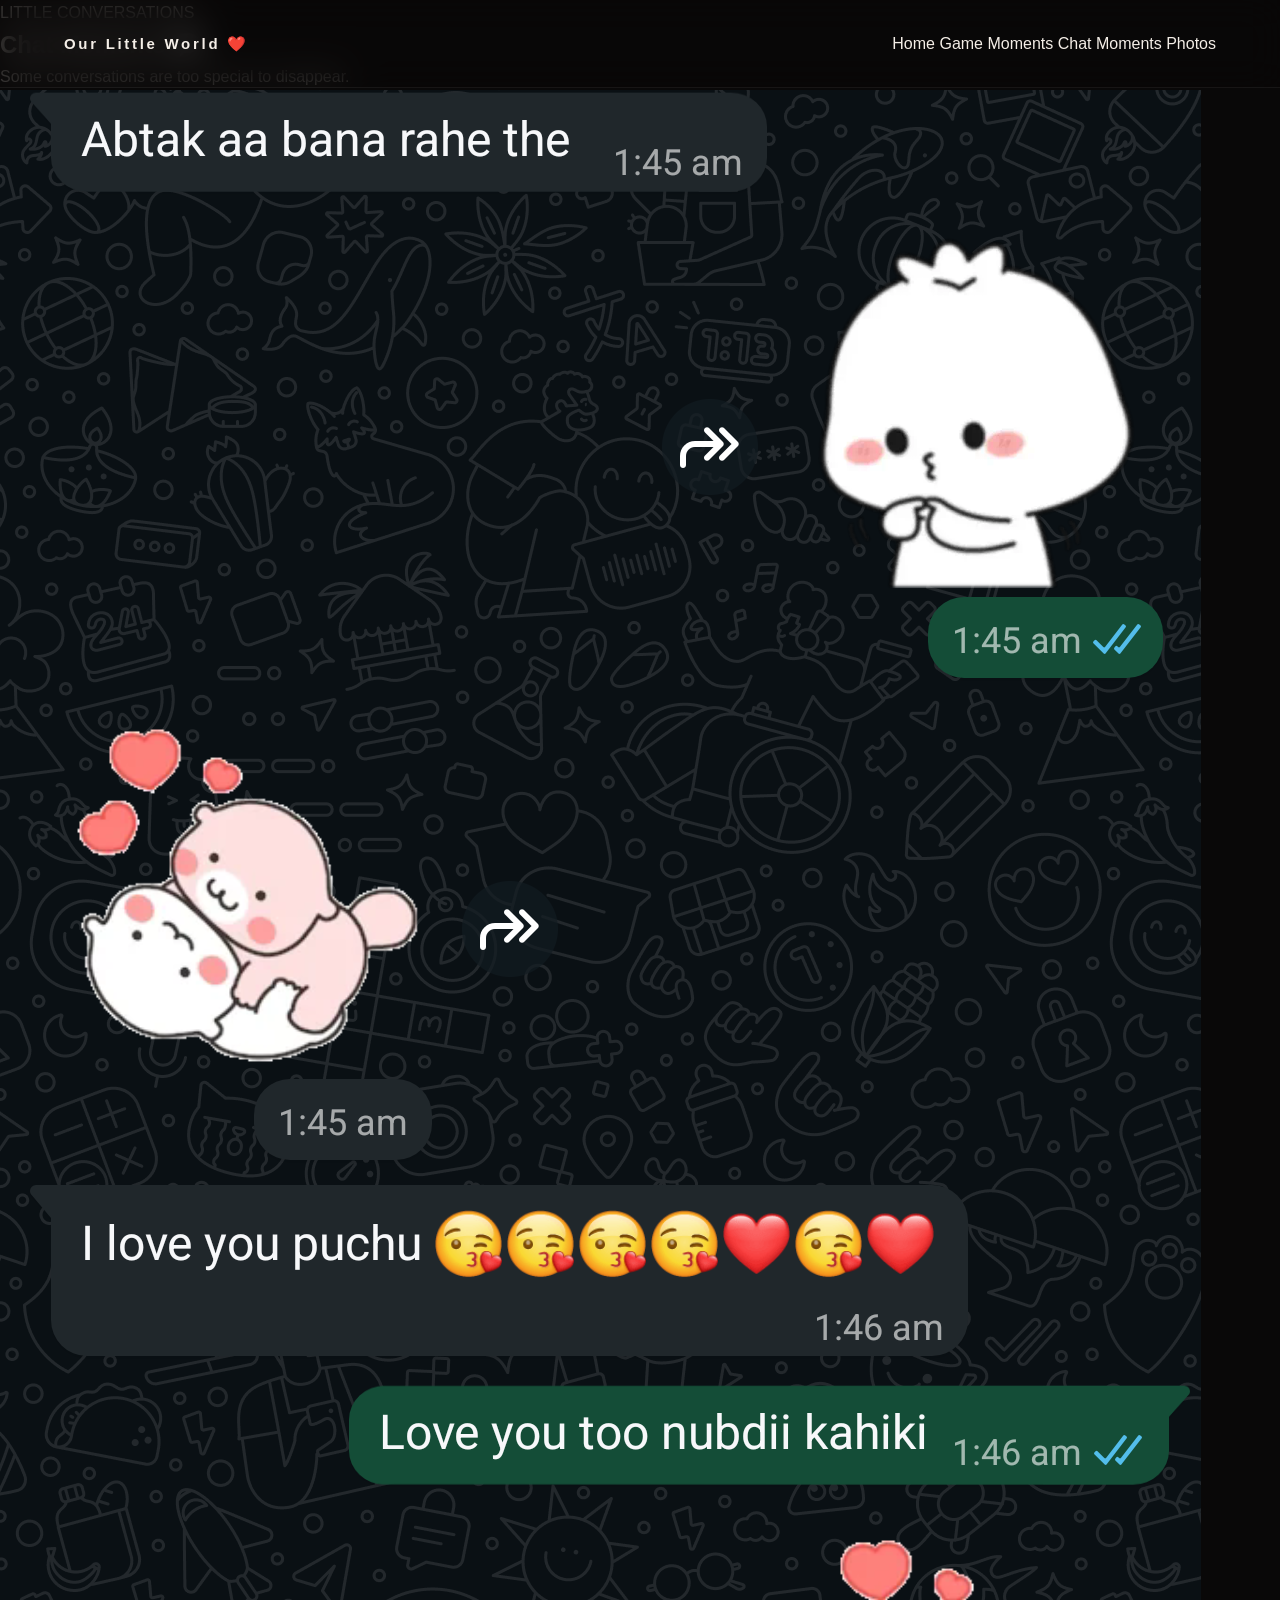
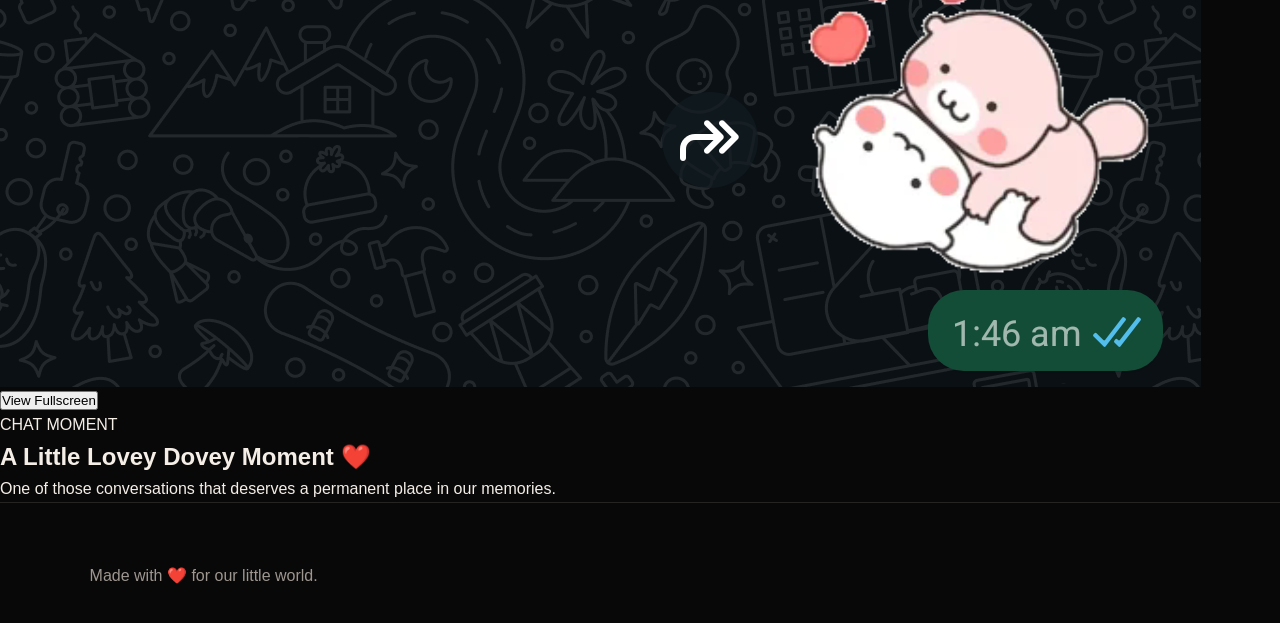
==== chats.html @ 8dd7618d "Add HTML structure for Chat Moments page This file contains the HTML structure for the Chat Moments " ====
<!DOCTYPE html>
<html lang="en">
<head>

    <meta charset="UTF-8">
    <meta name="viewport" content="width=device-width, initial-scale=1.0">

    <title>Chat Moments ❤️</title>

    <link rel="stylesheet" href="style.css">

</head>


<body>


    <!-- Navigation -->

    <header class="navbar">

        <a href="index.html" class="logo">
            Our Little World ❤️
        </a>

        <nav>

            <a href="index.html">Home</a>

            <a href="games.html">Game Moments</a>

            <a href="chats.html" class="active">
                Chat Moments
            </a>

            <a href="photos.html">
                Photos
            </a>

        </nav>

    </header>



    <main class="page">


        <section class="page-heading">

            <p class="small-title">
                LITTLE CONVERSATIONS
            </p>

            <h1>
                Chat Moments 💬
            </h1>

            <p>
                Some conversations are too special to disappear.
            </p>

        </section>



        <section class="single-memory">


            <article class="memory-item large-memory">

                <div class="image-container">

                    <img
                        src="lovey dovey.png"
                        alt="Our Chat Moment"
                        onclick="openLightbox(this.src, this.alt)"
                    >

                    <button
                        class="view-button"
                        onclick="openLightbox('lovey dovey.png', 'Our Chat Moment')"
                    >
                        View Fullscreen
                    </button>

                </div>


                <div class="memory-info">

                    <span class="memory-label">
                        CHAT MOMENT
                    </span>

                    <h2>
                        A Little Lovey Dovey Moment ❤️
                    </h2>

                    <p>
                        One of those conversations that deserves
                        a permanent place in our memories.
                    </p>

                </div>

            </article>


        </section>


    </main>



    <footer>
        Made with ❤️ for our little world.
    </footer>



    <script src="script.js"></script>

</body>
</html>
---- style.css ----
/* =========================================================
   EREMIKA FOREVER
   Premium Digital Diary
   ========================================================= */

:root {
  --bg: #090808;
  --bg-soft: #111010;
  --card: #151313;
  --card-hover: #1b1818;

  --cream: #f4eee7;
  --muted: #9e9690;
  --muted-light: #c5bdb6;

  --rose: #c97878;
  --rose-light: #e6a3a0;
  --wine: #642f35;
  --gold: #c8a878;

  --border: rgba(244, 238, 231, 0.12);
  --border-light: rgba(244, 238, 231, 0.22);

  --serif: "Playfair Display", Georgia, serif;
  --sans: "DM Sans", Arial, sans-serif;

  --ease: cubic-bezier(0.22, 1, 0.36, 1);
}


/* =========================================================
   RESET
   ========================================================= */

* {
  margin: 0;
  padding: 0;
  box-sizing: border-box;
}

html {
  scroll-behavior: smooth;
  background: var(--bg);
}

body {
  background: var(--bg);
  color: var(--cream);
  font-family: var(--sans);
  overflow-x: hidden;
  line-height: 1.6;
}

a {
  color: inherit;
  text-decoration: none;
}

button {
  font-family: inherit;
}

img {
  max-width: 100%;
  display: block;
}


/* =========================================================
   CUSTOM SELECTION
   ========================================================= */

::selection {
  background: var(--rose);
  color: white;
}


/* =========================================================
   NOISE TEXTURE
   ========================================================= */

.noise {
  position: fixed;
  inset: 0;
  z-index: 9999;
  pointer-events: none;
  opacity: 0.035;

  background-image:
    url("data:image/svg+xml,%3Csvg viewBox='0 0 180 180' xmlns='http://www.w3.org/2000/svg'%3E%3Cfilter id='n'%3E%3CfeTurbulence type='fractalNoise' baseFrequency='.85' numOctaves='4' stitchTiles='stitch'/%3E%3C/filter%3E%3Crect width='100%25' height='100%25' filter='url(%23n)' opacity='.8'/%3E%3C/svg%3E");
}


/* =========================================================
   AMBIENT LIGHT
   ========================================================= */

.ambient {
  position: fixed;
  width: 45vw;
  height: 45vw;
  border-radius: 50%;
  pointer-events: none;
  filter: blur(120px);
  opacity: 0.09;
  z-index: -1;
}

.ambient-one {
  top: -20vw;
  left: -15vw;
  background: var(--rose);
}

.ambient-two {
  right: -20vw;
  bottom: -15vw;
  background: #51232b;
}


/* =========================================================
   NAVIGATION
   ========================================================= */

.navbar {
  position: fixed;
  top: 0;
  left: 0;
  width: 100%;

  height: 88px;

  display: flex;
  align-items: center;
  justify-content: space-between;

  padding: 0 5vw;

  z-index: 1000;

  background: rgba(9, 8, 8, 0.72);
  backdrop-filter: blur(18px);
  -webkit-backdrop-filter: blur(18px);

  border-bottom: 1px solid rgba(255,255,255,0.06);
}


/* LOGO */

.logo {
  font-size: 15px;
  font-weight: 600;
  letter-spacing: 0.18em;

  transition: opacity 0.3s ease;
}

.logo:hover {
  opacity: 0.65;
}

.logo span {
  color: var(--rose-light);
  font-weight: 400;
}


/* NAV LINKS */

.nav-links {
  display: flex;
  align-items: center;
  gap: 34px;
}

.nav-links a {
  position: relative;

  color: var(--muted);
  font-size: 12px;
  letter-spacing: 0.13em;
  text-transform: uppercase;

  transition:
    color 0.3s ease,
    transform 0.3s ease;
}

.nav-links a::after {
  content: "";

  position: absolute;
  left: 0;
  bottom: -8px;

  width: 0;
  height: 1px;

  background: var(--rose-light);

  transition: width 0.35s var(--ease);
}

.nav-links a:hover,
.nav-links a.active {
  color: var(--cream);
}

.nav-links a:hover::after,
.nav-links a.active::after {
  width: 100%;
}


/* MOBILE MENU BUTTON */

.menu-toggle {
  display: none;

  width: 42px;
  height: 42px;

  border: 1px solid var(--border);
  background: transparent;
  border-radius: 50%;

  cursor: pointer;
}

.menu-toggle span {
  display: block;

  width: 15px;
  height: 1px;

  margin: 4px auto;

  background: var(--cream);

  transition: 0.3s ease;
}


/* =========================================================
   HERO
   ========================================================= */

.hero {
  min-height: 100svh;

  position: relative;

  display: flex;
  align-items: center;

  padding: 150px 7vw 100px;

  overflow: hidden;
}


.hero-content {
  position: relative;
  z-index: 3;

  max-width: 850px;
}


/* EYEBROW */

.eyebrow {
  color: var(--rose-light);

  font-size: 11px;
  font-weight: 600;

  letter-spacing: 0.28em;

  margin-bottom: 28px;
}


/* HERO TITLE */

.hero-title {
  font-family: var(--serif);

  font-size: clamp(72px, 12vw, 190px);

  line-height: 0.78;

  font-weight: 400;

  letter-spacing: -0.065em;

  color: var(--cream);

  max-width: 900px;
}

.hero-title em {
  display: block;

  color: var(--rose-light);

  font-style: italic;

  padding-left: 8vw;
}


/* HERO DESCRIPTION */

.hero-description {
  max-width: 480px;

  margin-top: 48px;

  color: var(--muted-light);

  font-size: 16px;

  line-height: 1.9;
}


/* HERO BUTTONS */

.hero-actions {
  display: flex;
  gap: 14px;

  margin-top: 40px;
}

.btn {
  min-height: 52px;

  display: inline-flex;
  align-items: center;
  justify-content: center;
  gap: 16px;

  padding: 0 25px;

  border-radius: 100px;

  font-size: 11px;
  font-weight: 600;

  letter-spacing: 0.14em;
  text-transform: uppercase;

  transition:
    transform 0.4s var(--ease),
    background 0.4s ease,
    border 0.4s ease,
    box-shadow 0.4s ease;
}

.btn span {
  font-size: 16px;

  transition:
    transform 0.4s var(--ease);
}

.btn:hover {
  transform: translateY(-4px);
}

.btn:hover span {
  transform: translate(3px, -3px);
}


.btn-primary {
  background: var(--cream);
  color: #171313;
}

.btn-primary:hover {
  background: var(--rose-light);

  box-shadow:
    0 18px 50px rgba(201, 120, 120, 0.2);
}


.btn-ghost {
  border: 1px solid var(--border-light);
  color: var(--cream);
}

.btn-ghost:hover {
  background: rgba(255,255,255,0.05);
}


/* =========================================================
   HERO ORB
   ========================================================= */

.hero-orb {
  position: absolute;

  right: 5vw;
  top: 50%;

  width: min(42vw, 580px);
  aspect-ratio: 1;

  transform: translateY(-45%);

  opacity: 0.85;

  pointer-events: none;
}


.orb-core {
  position: absolute;

  top: 50%;
  left: 50%;

  width: 38%;
  aspect-ratio: 1;

  transform: translate(-50%, -50%);

  display: flex;
  align-items: center;
  justify-content: center;

  border-radius: 50%;

  background:
    radial-gradient(
      circle at 35% 30%,
      #e7b5b1,
      #8c4449 42%,
      #34171b 78%,
      transparent 79%
    );

  box-shadow:
    0 0 80px rgba(201,120,120,0.25),
    inset -20px -20px 50px rgba(0,0,0,0.35);
}

.orb-core span {
  font-family: var(--serif);

  font-size: 55px;

  color: rgba(255,255,255,0.8);

  font-style: italic;
}


.orb-ring {
  position: absolute;

  top: 50%;
  left: 50%;

  border: 1px solid rgba(230,163,160,0.2);

  border-radius: 50%;

  transform: translate(-50%, -50%);

  animation: orbit 15s linear infinite;
}

.ring-one {
  width: 65%;
  height: 65%;
}

.ring-two {
  width: 92%;
  height: 92%;

  animation-duration: 24s;
  animation-direction: reverse;

  border-color: rgba(200,168,120,0.14);
}


@keyframes orbit {
  from {
    transform: translate(-50%, -50%) rotate(0deg);
  }

  to {
    transform: translate(-50%, -50%) rotate(360deg);
  }
}


/* =========================================================
   SCROLL INDICATOR
   ========================================================= */

.scroll-indicator {
  position: absolute;

  bottom: 45px;
  left: 7vw;

  display: flex;
  align-items: center;
  gap: 16px;

  color: var(--muted);

  font-size: 9px;
  letter-spacing: 0.2em;
}

.scroll-line {
  width: 70px;
  height: 1px;

  background: var(--border-light);

  position: relative;
}

.scroll-line::after {
  content: "";

  position: absolute;

  left: 0;
  top: 0;

  width: 20px;
  height: 1px;

  background: var(--rose-light);

  animation: scrollLine 2s ease-in-out infinite;
}

@keyframes scrollLine {
  50% {
    transform: translateX(50px);
  }
}


/* =========================================================
   GENERAL SECTIONS
   ========================================================= */

.section {
  padding: 140px 7vw;
}

.section-label {
  display: flex;
  align-items: center;
  gap: 15px;

  color: var(--muted);

  font-size: 10px;
  letter-spacing: 0.2em;

  margin-bottom: 65px;
}

.section-label span:first-child {
  color: var(--rose-light);
}


/* =========================================================
   INTRO
   ========================================================= */

.intro {
  border-top: 1px solid var(--border);
}

.intro-grid {
  display: grid;

  grid-template-columns: 1.15fr 0.85fr;

  gap: 10vw;

  align-items: start;
}

.intro h2 {
  max-width: 750px;

  font-family: var(--serif);

  font-size: clamp(42px, 6vw, 82px);

  font-weight: 400;

  line-height: 1.05;

  letter-spacing: -0.04em;
}

.intro h2 em {
  color: var(--rose-light);
  font-style: italic;
}

.intro-text {
  padding-top: 10px;
}

.intro-text p {
  color: var(--muted-light);

  font-size: 16px;

  line-height: 1.95;

  margin-bottom: 30px;
}


/* =========================================================
   STATS
   ========================================================= */

.stats {
  display: grid;

  grid-template-columns: repeat(3, 1fr);

  border-top: 1px solid var(--border);
  border-bottom: 1px solid var(--border);

  padding-top: 70px;
  padding-bottom: 70px;
}

.stat {
  text-align: center;

  border-right: 1px solid var(--border);
}

.stat:last-child {
  border-right: none;
}

.stat strong {
  display: block;

  font-family: var(--serif);

  font-size: clamp(55px, 7vw, 95px);

  font-weight: 400;

  line-height: 1;

  color: var(--cream);
}

.stat span {
  display: block;

  margin-top: 16px;

  color: var(--muted);

  font-size: 9px;

  letter-spacing: 0.25em;
}


/* =========================================================
   LATEST MEMORY
   ========================================================= */

.latest {
  background: #0c0b0b;
}

.latest-card {
  display: grid;

  grid-template-columns: 1.25fr 0.75fr;

  min-height: 620px;

  border: 1px solid var(--border);

  background: var(--card);

  overflow: hidden;
}


.latest-image {
  min-height: 600px;

  background:
    linear-gradient(
      135deg,
      #201617,
      #4a2529,
      #120c0d
    );

  position: relative;

  overflow: hidden;
}

.latest-image::after {
  content: "";

  position: absolute;

  inset: 0;

  background:
    radial-gradient(
      circle at 50% 40%,
      rgba(230,163,160,0.22),
      transparent 45%
    );
}

.image-placeholder {
  position: absolute;

  inset: 0;

  display: flex;

  flex-direction: column;

  justify-content: center;
  align-items: center;

  text-align: center;

  z-index: 2;
}

.image-placeholder span {
  font-family: var(--serif);

  font-size: 35px;

  font-style: italic;

  color: rgba(255,255,255,0.75);
}

.image-placeholder small {
  margin-top: 10px;

  color: rgba(255,255,255,0.4);

  font-size: 10px;

  letter-spacing: 0.15em;

  text-transform: uppercase;
}


.latest-info {
  display: flex;

  flex-direction: column;

  justify-content: center;

  padding: 70px;
}

.date {
  color: var(--rose-light);

  font-size: 10px;

  letter-spacing: 0.2em;

  margin-bottom: 25px;
}

.latest-info h2 {
  font-family: var(--serif);

  font-size: clamp(40px, 4vw, 65px);

  line-height: 1.05;

  font-weight: 400;

  letter-spacing: -0.04em;
}

.latest-info h2 em {
  display: block;

  color: var(--rose-light);

  font-style: italic;
}

.latest-info > p:not(.date) {
  margin-top: 35px;

  color: var(--muted-light);

  line-height: 1.9;

  font-size: 15px;
}

.text-link {
  width: fit-content;

  margin-top: 40px;

  color: var(--cream);

  font-size: 11px;

  letter-spacing: 0.16em;

  text-transform: uppercase;

  border-bottom: 1px solid var(--rose);

  padding-bottom: 8px;
}

.text-link span {
  margin-left: 10px;

  color: var(--rose-light);

  transition: margin 0.3s ease;
}

.text-link:hover span {
  margin-left: 18px;
}


/* =========================================================
   QUOTE
   ========================================================= */

.quote-section {
  min-height: 90vh;

  display: flex;

  flex-direction: column;

  justify-content: center;

  align-items: center;

  text-align: center;

  background:
    radial-gradient(
      ellipse at center,
      rgba(100,47,53,0.18),
      transparent 55%
    );
}

.quote-mark {
  font-family: var(--serif);

  font-size: 110px;

  color: var(--rose);

  line-height: 0.6;

  opacity: 0.6;
}

blockquote {
  max-width: 950px;

  margin: 30px auto;

  font-family: var(--serif);

  font-size: clamp(38px, 6vw, 80px);

  line-height: 1.1;

  letter-spacing: -0.04em;

  font-weight: 400;
}

.quote-section > p:last-child {
  color: var(--muted);

  font-size: 10px;

  letter-spacing: 0.25em;
}


/* =========================================================
   EXPLORE
   ========================================================= */

.explore {
  border-top: 1px solid var(--border);
}

.explore-grid {
  display: grid;

  grid-template-columns: repeat(2, 1fr);

  border-top: 1px solid var(--border);
}

.explore-card {
  min-height: 280px;

  padding: 40px;

  display: grid;

  grid-template-columns: 50px 1fr 30px;

  align-items: end;

  border-right: 1px solid var(--border);
  border-bottom: 1px solid var(--border);

  background: var(--bg);

  transition:
    background 0.5s var(--ease),
    padding 0.5s var(--ease);
}

.explore-card:nth-child(2n) {
  border-right: none;
}

.explore-card:hover {
  background: var(--card-hover);

  padding-left: 48px;
}

.card-number {
  align-self: start;

  color: var(--rose-light);

  font-size: 10px;

  letter-spacing: 0.15em;
}

.explore-card h3 {
  font-family: var(--serif);

  font-size: 38px;

  font-weight: 400;
}

.explore-card p {
  color: var(--muted);

  font-size: 13px;

  margin-top: 8px;
}

.arrow {
  font-size: 22px;

  color: var(--rose-light);

  transition:
    transform 0.4s var(--ease);
}

.explore-card:hover .arrow {
  transform: translate(6px, -6px);
}


/* =========================================================
   FINAL SECTION
   ========================================================= */

.final-section {
  min-height: 85vh;

  display: flex;

  justify-content: center;
  align-items: center;

  text-align: center;

  background:
    radial-gradient(
      circle at center,
      rgba(100,47,53,0.3),
      transparent 55%
    );

  border-top: 1px solid var(--border);
}

.final-content {
  max-width: 800px;
}

.final-content h2 {
  font-family: var(--serif);

  font-size: clamp(55px, 8vw, 110px);

  font-weight: 400;

  line-height: 0.95;

  letter-spacing: -0.05em;
}

.final-content h2 em {
  display: block;

  color: var(--rose-light);

  font-style: italic;
}

.final-content > p:not(.eyebrow) {
  color: var(--muted-light);

  margin: 30px auto 40px;

  font-size: 16px;
}


/* =========================================================
   FOOTER
   ========================================================= */

footer {
  padding: 60px 7vw 35px;

  border-top: 1px solid var(--border);

  color: var(--muted);
}

.footer-logo {
  font-size: 16px;

  letter-spacing: 0.18em;

  color: var(--cream);
}

.footer-logo span {
  color: var(--rose-light);
}

footer > p {
  margin-top: 15px;

  font-family: var(--serif);

  font-style: italic;

  color: var(--muted);

  font-size: 17px;
}

.footer-bottom {
  display: flex;

  justify-content: space-between;

  margin-top: 60px;

  padding-top: 20px;

  border-top: 1px solid var(--border);

  font-size: 9px;

  letter-spacing: 0.18em;
}


/* =========================================================
   REVEAL ANIMATION
   ========================================================= */

.reveal {
  opacity: 0;

  transform: translateY(35px);

  animation:
    revealUp 1.1s var(--ease)
    forwards;
}

.hero .reveal:nth-child(1) {
  animation-delay: 0.15s;
}

.hero .reveal:nth-child(2) {
  animation-delay: 0.3s;
}

.hero .reveal:nth-child(3) {
  animation-delay: 0.45s;
}

.hero .reveal:nth-child(4) {
  animation-delay: 0.6s;
}

@keyframes revealUp {
  to {
    opacity: 1;
    transform: translateY(0);
  }
}


/* =========================================================
   CUSTOM SCROLLBAR
   ========================================================= */

::-webkit-scrollbar {
  width: 8px;
}

::-webkit-scrollbar-track {
  background: var(--bg);
}

::-webkit-scrollbar-thumb {
  background: #332628;

  border-radius: 20px;
}

::-webkit-scrollbar-thumb:hover {
  background: var(--rose);
}


/* =========================================================
   MOBILE
   ========================================================= */

@media (max-width: 900px) {

  .navbar {
    height: 75px;

    padding: 0 6vw;
  }

  .menu-toggle {
    display: block;
  }

  .nav-links {
    position: absolute;

    top: 75px;
    left: 0;

    width: 100%;

    padding: 25px 6vw;

    flex-direction: column;
    align-items: flex-start;

    gap: 22px;

    background: rgba(9,8,8,0.97);

    border-bottom: 1px solid var(--border);

    transform:
      translateY(-20px);

    opacity: 0;

    pointer-events: none;

    transition:
      opacity 0.35s ease,
      transform 0.35s ease;
  }

  .nav-links.open {
    opacity: 1;

    transform: translateY(0);

    pointer-events: auto;
  }


  .hero {
    padding:
      130px 6vw
      100px;
  }

  .hero-title {
    font-size: clamp(62px, 18vw, 130px);
  }

  .hero-title em {
    padding-left: 10vw;
  }

  .hero-description {
    max-width: 390px;
  }

  .hero-orb {
    width: 80vw;

    right: -25vw;

    top: 50%;

    opacity: 0.28;
  }

  .scroll-indicator {
    left: 6vw;
  }


  .section {
    padding:
      100px 6vw;
  }


  .intro-grid {
    grid-template-columns: 1fr;

    gap: 45px;
  }


  .stats {
    grid-template-columns: 1fr;

    gap: 50px;
  }

  .stat {
    border-right: none;
  }


  .latest-card {
    grid-template-columns: 1fr;
  }

  .latest-image {
    min-height: 420px;
  }

  .latest-info {
    padding: 50px 30px;
  }


  .explore-grid {
    grid-template-columns: 1fr;
  }

  .explore-card {
    min-height: 220px;

    border-right: none;
  }


  blockquote {
    font-size: clamp(35px, 9vw, 60px);
  }
}


/* =========================================================
   SMALL MOBILE
   ========================================================= */

@media (max-width: 500px) {

  .logo {
    font-size: 12px;
  }

  .hero-title {
    font-size: 60px;
  }

  .hero-title em {
    padding-left: 5vw;
  }

  .hero-actions {
    flex-direction: column;

    align-items: stretch;
  }

  .btn {
    width: 100%;
  }

  .section {
    padding:
      85px 5vw;
  }

  .section-label {
    margin-bottom: 45px;
  }

  .intro h2 {
    font-size: 43px;
  }

  .latest-image {
    min-height: 330px;
  }

  .image-placeholder span {
    font-size: 26px;
  }

  .latest-info {
    padding: 40px 25px;
  }

  .latest-info h2 {
    font-size: 42px;
  }

  .explore-card {
    grid-template-columns: 35px 1fr 25px;

    padding: 30px 20px;
  }

  .explore-card:hover {
    padding-left: 25px;
  }

  .explore-card h3 {
    font-size: 31px;
  }

  .final-content h2 {
    font-size: 60px;
  }

  footer {
    padding:
      50px 5vw 30px;
  }
}


/* =========================================================
   REDUCED MOTION
   ========================================================= */

@media (prefers-reduced-motion: reduce) {

  *,
  *::before,
  *::after {
    animation-duration: 0.01ms !important;
    animation-iteration-count: 1 !important;

    scroll-behavior: auto !important;

    transition-duration: 0.01ms !important;
  }

}
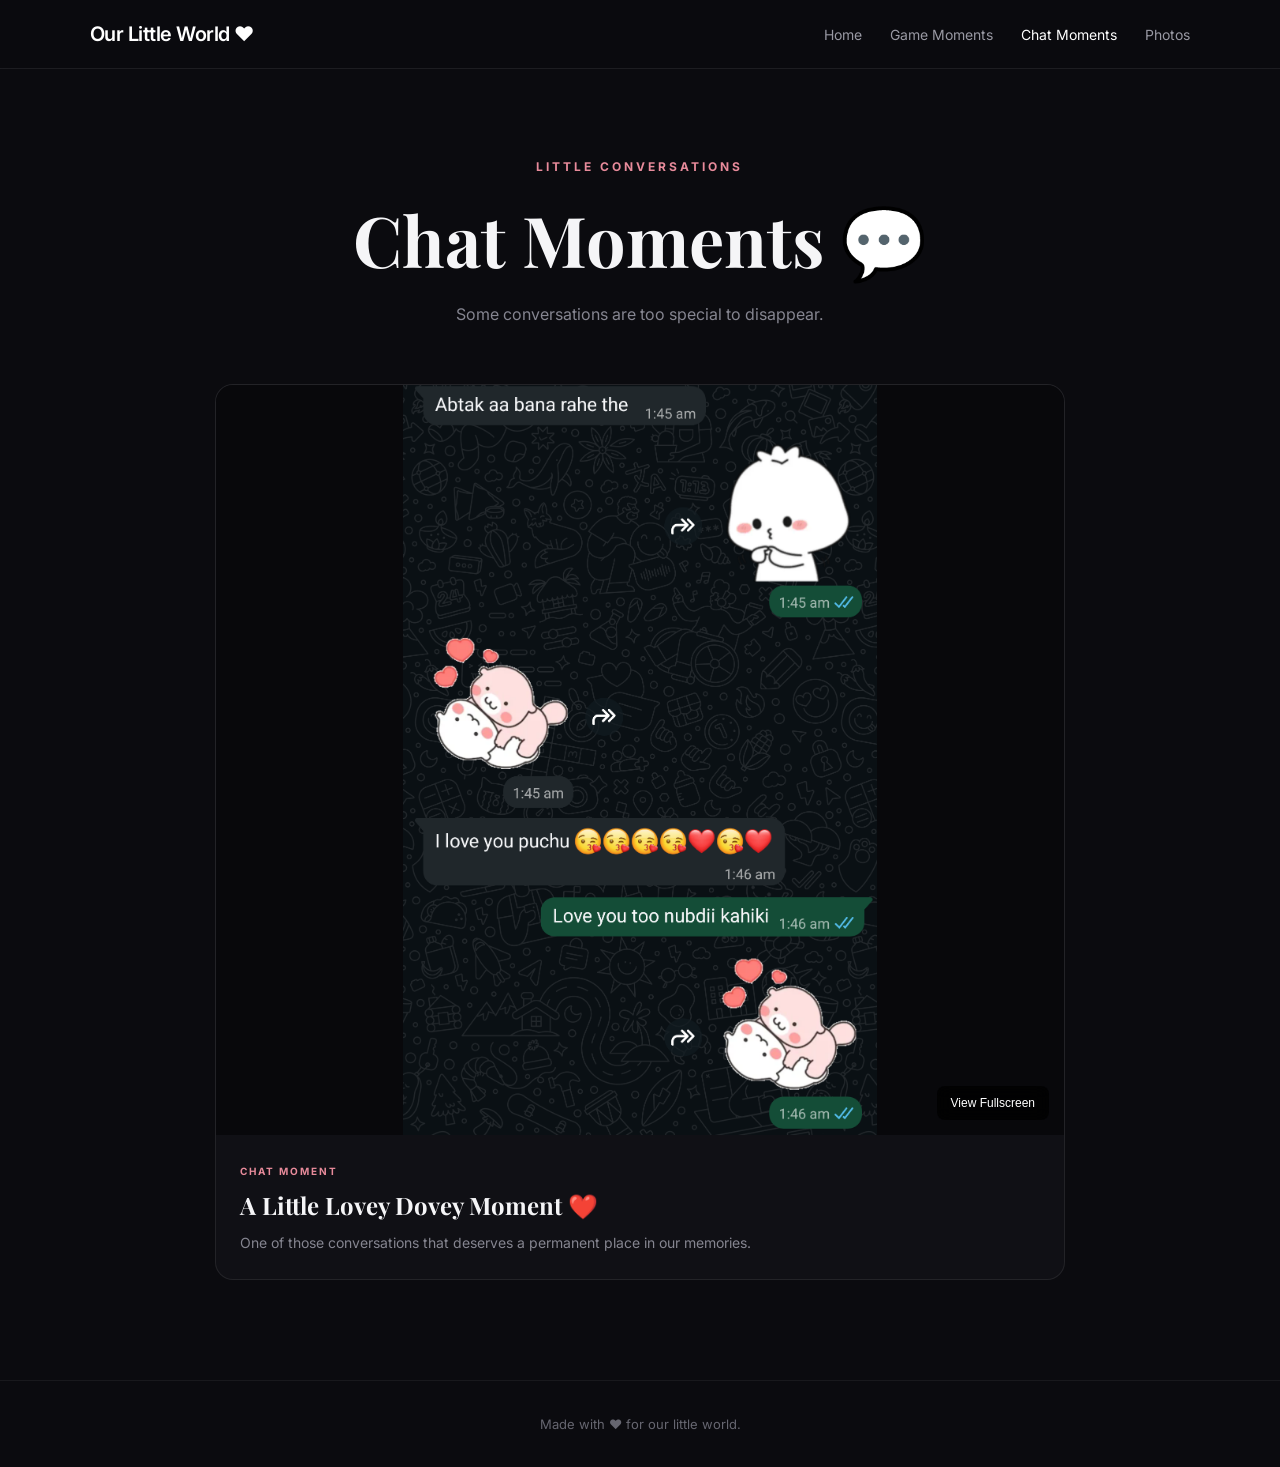
==== commit a2c4f77b: "Refactor chats.html for improved structure and cache control Updated HTML structure and improved rea" ====
--- a/chats.html
+++ b/chats.html
@@ -1,9 +1,14 @@
 <!DOCTYPE html>
 <html lang="en">
+
 <head>
 
     <meta charset="UTF-8">
-    <meta name="viewport" content="width=device-width, initial-scale=1.0">
+
+    <meta
+        name="viewport"
+        content="width=device-width, initial-scale=1.0"
+    >
 
     <title>Chat Moments ❤️</title>
 
@@ -15,7 +20,9 @@
 <body>
 
 
-    <!-- Navigation -->
+    <!-- =========================
+         NAVIGATION
+    ========================== -->
 
     <header class="navbar">
 
@@ -23,11 +30,16 @@
             Our Little World ❤️
         </a>
 
+
         <nav>
 
-            <a href="index.html">Home</a>
+            <a href="index.html">
+                Home
+            </a>
 
-            <a href="games.html">Game Moments</a>
+            <a href="games.html">
+                Game Moments
+            </a>
 
             <a href="chats.html" class="active">
                 Chat Moments
@@ -43,6 +55,10 @@
 
 
 
+    <!-- =========================
+         MAIN CONTENT
+    ========================== -->
+
     <main class="page">
 
 
@@ -52,9 +68,11 @@
                 LITTLE CONVERSATIONS
             </p>
 
+
             <h1>
                 Chat Moments 💬
             </h1>
+
 
             <p>
                 Some conversations are too special to disappear.
@@ -64,27 +82,38 @@
 
 
 
+        <!-- =========================
+             CHAT MEMORY
+        ========================== -->
+
         <section class="single-memory">
 
 
             <article class="memory-item large-memory">
+
 
                 <div class="image-container">
 
                     <img
                         src="lovey dovey.png"
                         alt="Our Chat Moment"
-                        onclick="openLightbox(this.src, this.alt)"
+                        class="gallery-image"
+                        data-full-image="lovey dovey.png"
+                        data-title="Our Chat Moment"
                     >
 
+
                     <button
+                        type="button"
                         class="view-button"
-                        onclick="openLightbox('lovey dovey.png', 'Our Chat Moment')"
+                        data-full-image="lovey dovey.png"
+                        data-title="Our Chat Moment"
                     >
                         View Fullscreen
                     </button>
 
                 </div>
+
 
 
                 <div class="memory-info">
@@ -93,9 +122,11 @@
                         CHAT MOMENT
                     </span>
 
+
                     <h2>
                         A Little Lovey Dovey Moment ❤️
                     </h2>
+
 
                     <p>
                         One of those conversations that deserves
@@ -103,6 +134,7 @@
                     </p>
 
                 </div>
+
 
             </article>
 
@@ -114,13 +146,21 @@
 
 
 
+    <!-- =========================
+         FOOTER
+    ========================== -->
+
     <footer>
         Made with ❤️ for our little world.
     </footer>
 
 
 
-    <script src="script.js"></script>
+    <!-- Force fresh JavaScript -->
+
+    <script src="script.js?v=2"></script>
+
 
 </body>
+
 </html>
--- a/style.css
+++ b/style.css
@@ -1,1429 +1,1078 @@
-/* =========================================================
-   EREMIKA FOREVER
-   Premium Digital Diary
-   ========================================================= */
-
-:root {
-  --bg: #090808;
-  --bg-soft: #111010;
-  --card: #151313;
-  --card-hover: #1b1818;
-
-  --cream: #f4eee7;
-  --muted: #9e9690;
-  --muted-light: #c5bdb6;
-
-  --rose: #c97878;
-  --rose-light: #e6a3a0;
-  --wine: #642f35;
-  --gold: #c8a878;
-
-  --border: rgba(244, 238, 231, 0.12);
-  --border-light: rgba(244, 238, 231, 0.22);
-
-  --serif: "Playfair Display", Georgia, serif;
-  --sans: "DM Sans", Arial, sans-serif;
-
-  --ease: cubic-bezier(0.22, 1, 0.36, 1);
-}
-
-
-/* =========================================================
-   RESET
-   ========================================================= */
+@import url('https://fonts.googleapis.com/css2?family=Inter:wght@400;500;600;700&family=Playfair+Display:wght@500;600;700&display=swap');
+
 
 * {
-  margin: 0;
-  padding: 0;
-  box-sizing: border-box;
-}
+    margin: 0;
+    padding: 0;
+    box-sizing: border-box;
+}
+
 
 html {
-  scroll-behavior: smooth;
-  background: var(--bg);
-}
+    scroll-behavior: smooth;
+}
+
 
 body {
-  background: var(--bg);
-  color: var(--cream);
-  font-family: var(--sans);
-  overflow-x: hidden;
-  line-height: 1.6;
-}
-
-a {
-  color: inherit;
-  text-decoration: none;
-}
-
-button {
-  font-family: inherit;
-}
-
-img {
-  max-width: 100%;
-  display: block;
-}
-
-
-/* =========================================================
-   CUSTOM SELECTION
-   ========================================================= */
-
-::selection {
-  background: var(--rose);
-  color: white;
-}
-
-
-/* =========================================================
-   NOISE TEXTURE
-   ========================================================= */
-
-.noise {
-  position: fixed;
-  inset: 0;
-  z-index: 9999;
-  pointer-events: none;
-  opacity: 0.035;
-
-  background-image:
-    url("data:image/svg+xml,%3Csvg viewBox='0 0 180 180' xmlns='http://www.w3.org/2000/svg'%3E%3Cfilter id='n'%3E%3CfeTurbulence type='fractalNoise' baseFrequency='.85' numOctaves='4' stitchTiles='stitch'/%3E%3C/filter%3E%3Crect width='100%25' height='100%25' filter='url(%23n)' opacity='.8'/%3E%3C/svg%3E");
-}
-
-
-/* =========================================================
-   AMBIENT LIGHT
-   ========================================================= */
-
-.ambient {
-  position: fixed;
-  width: 45vw;
-  height: 45vw;
-  border-radius: 50%;
-  pointer-events: none;
-  filter: blur(120px);
-  opacity: 0.09;
-  z-index: -1;
-}
-
-.ambient-one {
-  top: -20vw;
-  left: -15vw;
-  background: var(--rose);
-}
-
-.ambient-two {
-  right: -20vw;
-  bottom: -15vw;
-  background: #51232b;
-}
-
-
-/* =========================================================
-   NAVIGATION
-   ========================================================= */
+    background: #0b0b0f;
+    color: #f5f5f7;
+
+    font-family: "Inter", sans-serif;
+
+    min-height: 100vh;
+}
+
+
+/* =========================
+   NAVBAR
+========================= */
 
 .navbar {
-  position: fixed;
-  top: 0;
-  left: 0;
-  width: 100%;
-
-  height: 88px;
-
-  display: flex;
-  align-items: center;
-  justify-content: space-between;
-
-  padding: 0 5vw;
-
-  z-index: 1000;
-
-  background: rgba(9, 8, 8, 0.72);
-  backdrop-filter: blur(18px);
-  -webkit-backdrop-filter: blur(18px);
-
-  border-bottom: 1px solid rgba(255,255,255,0.06);
-}
-
-
-/* LOGO */
+
+    width: 100%;
+
+    display: flex;
+
+    justify-content: space-between;
+    align-items: center;
+
+    padding: 22px 7%;
+
+    border-bottom: 1px solid rgba(255,255,255,0.08);
+
+    background: rgba(11,11,15,0.9);
+
+    backdrop-filter: blur(15px);
+
+    position: sticky;
+
+    top: 0;
+
+    z-index: 100;
+
+}
+
 
 .logo {
-  font-size: 15px;
-  font-weight: 600;
-  letter-spacing: 0.18em;
-
-  transition: opacity 0.3s ease;
-}
-
-.logo:hover {
-  opacity: 0.65;
-}
-
-.logo span {
-  color: var(--rose-light);
-  font-weight: 400;
-}
-
-
-/* NAV LINKS */
-
-.nav-links {
-  display: flex;
-  align-items: center;
-  gap: 34px;
-}
-
-.nav-links a {
-  position: relative;
-
-  color: var(--muted);
-  font-size: 12px;
-  letter-spacing: 0.13em;
-  text-transform: uppercase;
-
-  transition:
-    color 0.3s ease,
-    transform 0.3s ease;
-}
-
-.nav-links a::after {
-  content: "";
-
-  position: absolute;
-  left: 0;
-  bottom: -8px;
-
-  width: 0;
-  height: 1px;
-
-  background: var(--rose-light);
-
-  transition: width 0.35s var(--ease);
-}
-
-.nav-links a:hover,
-.nav-links a.active {
-  color: var(--cream);
-}
-
-.nav-links a:hover::after,
-.nav-links a.active::after {
-  width: 100%;
-}
-
-
-/* MOBILE MENU BUTTON */
-
-.menu-toggle {
-  display: none;
-
-  width: 42px;
-  height: 42px;
-
-  border: 1px solid var(--border);
-  background: transparent;
-  border-radius: 50%;
-
-  cursor: pointer;
-}
-
-.menu-toggle span {
-  display: block;
-
-  width: 15px;
-  height: 1px;
-
-  margin: 4px auto;
-
-  background: var(--cream);
-
-  transition: 0.3s ease;
-}
-
-
-/* =========================================================
-   HERO
-   ========================================================= */
+
+    color: white;
+
+    text-decoration: none;
+
+    font-size: 20px;
+
+    font-weight: 600;
+
+    letter-spacing: -0.5px;
+
+}
+
+
+nav {
+
+    display: flex;
+
+    gap: 28px;
+
+}
+
+
+nav a {
+
+    color: #9999a3;
+
+    text-decoration: none;
+
+    font-size: 14px;
+
+    transition: 0.25s ease;
+
+}
+
+
+nav a:hover,
+nav a.active {
+
+    color: white;
+
+}
+
+
+/* =========================
+   HOME
+========================= */
+
+.home {
+
+    width: 86%;
+
+    max-width: 1250px;
+
+    margin: auto;
+
+}
+
 
 .hero {
-  min-height: 100svh;
-
-  position: relative;
-
-  display: flex;
-  align-items: center;
-
-  padding: 150px 7vw 100px;
-
-  overflow: hidden;
-}
-
-
-.hero-content {
-  position: relative;
-  z-index: 3;
-
-  max-width: 850px;
-}
-
-
-/* EYEBROW */
-
-.eyebrow {
-  color: var(--rose-light);
-
-  font-size: 11px;
-  font-weight: 600;
-
-  letter-spacing: 0.28em;
-
-  margin-bottom: 28px;
-}
-
-
-/* HERO TITLE */
-
-.hero-title {
-  font-family: var(--serif);
-
-  font-size: clamp(72px, 12vw, 190px);
-
-  line-height: 0.78;
-
-  font-weight: 400;
-
-  letter-spacing: -0.065em;
-
-  color: var(--cream);
-
-  max-width: 900px;
-}
-
-.hero-title em {
-  display: block;
-
-  color: var(--rose-light);
-
-  font-style: italic;
-
-  padding-left: 8vw;
-}
-
-
-/* HERO DESCRIPTION */
-
-.hero-description {
-  max-width: 480px;
-
-  margin-top: 48px;
-
-  color: var(--muted-light);
-
-  font-size: 16px;
-
-  line-height: 1.9;
-}
-
-
-/* HERO BUTTONS */
-
-.hero-actions {
-  display: flex;
-  gap: 14px;
-
-  margin-top: 40px;
-}
-
-.btn {
-  min-height: 52px;
-
-  display: inline-flex;
-  align-items: center;
-  justify-content: center;
-  gap: 16px;
-
-  padding: 0 25px;
-
-  border-radius: 100px;
-
-  font-size: 11px;
-  font-weight: 600;
-
-  letter-spacing: 0.14em;
-  text-transform: uppercase;
-
-  transition:
-    transform 0.4s var(--ease),
-    background 0.4s ease,
-    border 0.4s ease,
-    box-shadow 0.4s ease;
-}
-
-.btn span {
-  font-size: 16px;
-
-  transition:
-    transform 0.4s var(--ease);
-}
-
-.btn:hover {
-  transform: translateY(-4px);
-}
-
-.btn:hover span {
-  transform: translate(3px, -3px);
-}
-
-
-.btn-primary {
-  background: var(--cream);
-  color: #171313;
-}
-
-.btn-primary:hover {
-  background: var(--rose-light);
-
-  box-shadow:
-    0 18px 50px rgba(201, 120, 120, 0.2);
-}
-
-
-.btn-ghost {
-  border: 1px solid var(--border-light);
-  color: var(--cream);
-}
-
-.btn-ghost:hover {
-  background: rgba(255,255,255,0.05);
-}
-
-
-/* =========================================================
-   HERO ORB
-   ========================================================= */
-
-.hero-orb {
-  position: absolute;
-
-  right: 5vw;
-  top: 50%;
-
-  width: min(42vw, 580px);
-  aspect-ratio: 1;
-
-  transform: translateY(-45%);
-
-  opacity: 0.85;
-
-  pointer-events: none;
-}
-
-
-.orb-core {
-  position: absolute;
-
-  top: 50%;
-  left: 50%;
-
-  width: 38%;
-  aspect-ratio: 1;
-
-  transform: translate(-50%, -50%);
-
-  display: flex;
-  align-items: center;
-  justify-content: center;
-
-  border-radius: 50%;
-
-  background:
-    radial-gradient(
-      circle at 35% 30%,
-      #e7b5b1,
-      #8c4449 42%,
-      #34171b 78%,
-      transparent 79%
-    );
-
-  box-shadow:
-    0 0 80px rgba(201,120,120,0.25),
-    inset -20px -20px 50px rgba(0,0,0,0.35);
-}
-
-.orb-core span {
-  font-family: var(--serif);
-
-  font-size: 55px;
-
-  color: rgba(255,255,255,0.8);
-
-  font-style: italic;
-}
-
-
-.orb-ring {
-  position: absolute;
-
-  top: 50%;
-  left: 50%;
-
-  border: 1px solid rgba(230,163,160,0.2);
-
-  border-radius: 50%;
-
-  transform: translate(-50%, -50%);
-
-  animation: orbit 15s linear infinite;
-}
-
-.ring-one {
-  width: 65%;
-  height: 65%;
-}
-
-.ring-two {
-  width: 92%;
-  height: 92%;
-
-  animation-duration: 24s;
-  animation-direction: reverse;
-
-  border-color: rgba(200,168,120,0.14);
-}
-
-
-@keyframes orbit {
-  from {
-    transform: translate(-50%, -50%) rotate(0deg);
-  }
-
-  to {
-    transform: translate(-50%, -50%) rotate(360deg);
-  }
-}
-
-
-/* =========================================================
-   SCROLL INDICATOR
-   ========================================================= */
-
-.scroll-indicator {
-  position: absolute;
-
-  bottom: 45px;
-  left: 7vw;
-
-  display: flex;
-  align-items: center;
-  gap: 16px;
-
-  color: var(--muted);
-
-  font-size: 9px;
-  letter-spacing: 0.2em;
-}
-
-.scroll-line {
-  width: 70px;
-  height: 1px;
-
-  background: var(--border-light);
-
-  position: relative;
-}
-
-.scroll-line::after {
-  content: "";
-
-  position: absolute;
-
-  left: 0;
-  top: 0;
-
-  width: 20px;
-  height: 1px;
-
-  background: var(--rose-light);
-
-  animation: scrollLine 2s ease-in-out infinite;
-}
-
-@keyframes scrollLine {
-  50% {
-    transform: translateX(50px);
-  }
-}
-
-
-/* =========================================================
-   GENERAL SECTIONS
-   ========================================================= */
-
-.section {
-  padding: 140px 7vw;
-}
-
-.section-label {
-  display: flex;
-  align-items: center;
-  gap: 15px;
-
-  color: var(--muted);
-
-  font-size: 10px;
-  letter-spacing: 0.2em;
-
-  margin-bottom: 65px;
-}
-
-.section-label span:first-child {
-  color: var(--rose-light);
-}
-
-
-/* =========================================================
-   INTRO
-   ========================================================= */
-
-.intro {
-  border-top: 1px solid var(--border);
-}
-
-.intro-grid {
-  display: grid;
-
-  grid-template-columns: 1.15fr 0.85fr;
-
-  gap: 10vw;
-
-  align-items: start;
-}
-
-.intro h2 {
-  max-width: 750px;
-
-  font-family: var(--serif);
-
-  font-size: clamp(42px, 6vw, 82px);
-
-  font-weight: 400;
-
-  line-height: 1.05;
-
-  letter-spacing: -0.04em;
-}
-
-.intro h2 em {
-  color: var(--rose-light);
-  font-style: italic;
-}
-
-.intro-text {
-  padding-top: 10px;
-}
-
-.intro-text p {
-  color: var(--muted-light);
-
-  font-size: 16px;
-
-  line-height: 1.95;
-
-  margin-bottom: 30px;
-}
-
-
-/* =========================================================
-   STATS
-   ========================================================= */
-
-.stats {
-  display: grid;
-
-  grid-template-columns: repeat(3, 1fr);
-
-  border-top: 1px solid var(--border);
-  border-bottom: 1px solid var(--border);
-
-  padding-top: 70px;
-  padding-bottom: 70px;
-}
-
-.stat {
-  text-align: center;
-
-  border-right: 1px solid var(--border);
-}
-
-.stat:last-child {
-  border-right: none;
-}
-
-.stat strong {
-  display: block;
-
-  font-family: var(--serif);
-
-  font-size: clamp(55px, 7vw, 95px);
-
-  font-weight: 400;
-
-  line-height: 1;
-
-  color: var(--cream);
-}
-
-.stat span {
-  display: block;
-
-  margin-top: 16px;
-
-  color: var(--muted);
-
-  font-size: 9px;
-
-  letter-spacing: 0.25em;
-}
-
-
-/* =========================================================
-   LATEST MEMORY
-   ========================================================= */
-
-.latest {
-  background: #0c0b0b;
-}
-
-.latest-card {
-  display: grid;
-
-  grid-template-columns: 1.25fr 0.75fr;
-
-  min-height: 620px;
-
-  border: 1px solid var(--border);
-
-  background: var(--card);
-
-  overflow: hidden;
-}
-
-
-.latest-image {
-  min-height: 600px;
-
-  background:
-    linear-gradient(
-      135deg,
-      #201617,
-      #4a2529,
-      #120c0d
-    );
-
-  position: relative;
-
-  overflow: hidden;
-}
-
-.latest-image::after {
-  content: "";
-
-  position: absolute;
-
-  inset: 0;
-
-  background:
-    radial-gradient(
-      circle at 50% 40%,
-      rgba(230,163,160,0.22),
-      transparent 45%
-    );
-}
-
-.image-placeholder {
-  position: absolute;
-
-  inset: 0;
-
-  display: flex;
-
-  flex-direction: column;
-
-  justify-content: center;
-  align-items: center;
-
-  text-align: center;
-
-  z-index: 2;
-}
-
-.image-placeholder span {
-  font-family: var(--serif);
-
-  font-size: 35px;
-
-  font-style: italic;
-
-  color: rgba(255,255,255,0.75);
-}
-
-.image-placeholder small {
-  margin-top: 10px;
-
-  color: rgba(255,255,255,0.4);
-
-  font-size: 10px;
-
-  letter-spacing: 0.15em;
-
-  text-transform: uppercase;
-}
-
-
-.latest-info {
-  display: flex;
-
-  flex-direction: column;
-
-  justify-content: center;
-
-  padding: 70px;
-}
-
-.date {
-  color: var(--rose-light);
-
-  font-size: 10px;
-
-  letter-spacing: 0.2em;
-
-  margin-bottom: 25px;
-}
-
-.latest-info h2 {
-  font-family: var(--serif);
-
-  font-size: clamp(40px, 4vw, 65px);
-
-  line-height: 1.05;
-
-  font-weight: 400;
-
-  letter-spacing: -0.04em;
-}
-
-.latest-info h2 em {
-  display: block;
-
-  color: var(--rose-light);
-
-  font-style: italic;
-}
-
-.latest-info > p:not(.date) {
-  margin-top: 35px;
-
-  color: var(--muted-light);
-
-  line-height: 1.9;
-
-  font-size: 15px;
-}
-
-.text-link {
-  width: fit-content;
-
-  margin-top: 40px;
-
-  color: var(--cream);
-
-  font-size: 11px;
-
-  letter-spacing: 0.16em;
-
-  text-transform: uppercase;
-
-  border-bottom: 1px solid var(--rose);
-
-  padding-bottom: 8px;
-}
-
-.text-link span {
-  margin-left: 10px;
-
-  color: var(--rose-light);
-
-  transition: margin 0.3s ease;
-}
-
-.text-link:hover span {
-  margin-left: 18px;
-}
-
-
-/* =========================================================
-   QUOTE
-   ========================================================= */
-
-.quote-section {
-  min-height: 90vh;
-
-  display: flex;
-
-  flex-direction: column;
-
-  justify-content: center;
-
-  align-items: center;
-
-  text-align: center;
-
-  background:
-    radial-gradient(
-      ellipse at center,
-      rgba(100,47,53,0.18),
-      transparent 55%
-    );
-}
-
-.quote-mark {
-  font-family: var(--serif);
-
-  font-size: 110px;
-
-  color: var(--rose);
-
-  line-height: 0.6;
-
-  opacity: 0.6;
-}
-
-blockquote {
-  max-width: 950px;
-
-  margin: 30px auto;
-
-  font-family: var(--serif);
-
-  font-size: clamp(38px, 6vw, 80px);
-
-  line-height: 1.1;
-
-  letter-spacing: -0.04em;
-
-  font-weight: 400;
-}
-
-.quote-section > p:last-child {
-  color: var(--muted);
-
-  font-size: 10px;
-
-  letter-spacing: 0.25em;
-}
-
-
-/* =========================================================
-   EXPLORE
-   ========================================================= */
-
-.explore {
-  border-top: 1px solid var(--border);
-}
-
-.explore-grid {
-  display: grid;
-
-  grid-template-columns: repeat(2, 1fr);
-
-  border-top: 1px solid var(--border);
-}
-
-.explore-card {
-  min-height: 280px;
-
-  padding: 40px;
-
-  display: grid;
-
-  grid-template-columns: 50px 1fr 30px;
-
-  align-items: end;
-
-  border-right: 1px solid var(--border);
-  border-bottom: 1px solid var(--border);
-
-  background: var(--bg);
-
-  transition:
-    background 0.5s var(--ease),
-    padding 0.5s var(--ease);
-}
-
-.explore-card:nth-child(2n) {
-  border-right: none;
-}
-
-.explore-card:hover {
-  background: var(--card-hover);
-
-  padding-left: 48px;
-}
-
-.card-number {
-  align-self: start;
-
-  color: var(--rose-light);
-
-  font-size: 10px;
-
-  letter-spacing: 0.15em;
-}
-
-.explore-card h3 {
-  font-family: var(--serif);
-
-  font-size: 38px;
-
-  font-weight: 400;
-}
-
-.explore-card p {
-  color: var(--muted);
-
-  font-size: 13px;
-
-  margin-top: 8px;
-}
-
-.arrow {
-  font-size: 22px;
-
-  color: var(--rose-light);
-
-  transition:
-    transform 0.4s var(--ease);
-}
-
-.explore-card:hover .arrow {
-  transform: translate(6px, -6px);
-}
-
-
-/* =========================================================
-   FINAL SECTION
-   ========================================================= */
-
-.final-section {
-  min-height: 85vh;
-
-  display: flex;
-
-  justify-content: center;
-  align-items: center;
-
-  text-align: center;
-
-  background:
-    radial-gradient(
-      circle at center,
-      rgba(100,47,53,0.3),
-      transparent 55%
-    );
-
-  border-top: 1px solid var(--border);
-}
-
-.final-content {
-  max-width: 800px;
-}
-
-.final-content h2 {
-  font-family: var(--serif);
-
-  font-size: clamp(55px, 8vw, 110px);
-
-  font-weight: 400;
-
-  line-height: 0.95;
-
-  letter-spacing: -0.05em;
-}
-
-.final-content h2 em {
-  display: block;
-
-  color: var(--rose-light);
-
-  font-style: italic;
-}
-
-.final-content > p:not(.eyebrow) {
-  color: var(--muted-light);
-
-  margin: 30px auto 40px;
-
-  font-size: 16px;
-}
-
-
-/* =========================================================
+
+    min-height: 650px;
+
+    display: grid;
+
+    grid-template-columns: 1.1fr 0.9fr;
+
+    align-items: center;
+
+    gap: 70px;
+
+}
+
+
+.small-title {
+
+    color: #e88b9b;
+
+    font-size: 12px;
+
+    font-weight: 700;
+
+    letter-spacing: 3px;
+
+    margin-bottom: 18px;
+
+}
+
+
+.hero h1 {
+
+    font-family: "Playfair Display", serif;
+
+    font-size: clamp(55px, 7vw, 92px);
+
+    line-height: 0.95;
+
+    letter-spacing: -3px;
+
+}
+
+
+.hero h1 span {
+
+    color: #e88b9b;
+
+}
+
+
+.hero-text {
+
+    max-width: 560px;
+
+    margin-top: 30px;
+
+    color: #9999a3;
+
+    line-height: 1.8;
+
+    font-size: 16px;
+
+}
+
+
+.home-buttons {
+
+    display: flex;
+
+    gap: 14px;
+
+    margin-top: 35px;
+
+    flex-wrap: wrap;
+
+}
+
+
+.main-button,
+.secondary-button {
+
+    text-decoration: none;
+
+    padding: 14px 22px;
+
+    border-radius: 10px;
+
+    font-size: 14px;
+
+    font-weight: 600;
+
+    transition: 0.25s ease;
+
+}
+
+
+.main-button {
+
+    background: #e88b9b;
+
+    color: #101014;
+
+}
+
+
+.main-button:hover {
+
+    transform: translateY(-2px);
+
+    opacity: 0.9;
+
+}
+
+
+.secondary-button {
+
+    border: 1px solid rgba(255,255,255,0.12);
+
+    color: white;
+
+}
+
+
+.secondary-button:hover {
+
+    background: rgba(255,255,255,0.06);
+
+}
+
+
+/* Hero image */
+
+.hero-photo {
+
+    display: flex;
+
+    justify-content: center;
+
+}
+
+
+.photo-frame {
+
+    width: min(100%, 430px);
+
+    padding: 10px;
+
+    border: 1px solid rgba(255,255,255,0.1);
+
+    background: rgba(255,255,255,0.025);
+
+    border-radius: 22px;
+
+}
+
+
+.photo-frame img {
+
+    width: 100%;
+
+    height: 520px;
+
+    object-fit: cover;
+
+    display: block;
+
+    border-radius: 15px;
+
+    cursor: pointer;
+
+}
+
+
+/* =========================
+   HOME CARDS
+========================= */
+
+.section-intro {
+
+    text-align: center;
+
+    padding: 80px 0 45px;
+
+}
+
+
+.section-intro h2 {
+
+    font-family: "Playfair Display", serif;
+
+    font-size: 42px;
+
+    margin-bottom: 15px;
+
+}
+
+
+.section-intro p:last-child {
+
+    color: #888893;
+
+}
+
+
+.cards {
+
+    display: grid;
+
+    grid-template-columns: repeat(3, 1fr);
+
+    gap: 18px;
+
+    padding-bottom: 100px;
+
+}
+
+
+.memory-card {
+
+    text-decoration: none;
+
+    color: white;
+
+    padding: 32px;
+
+    min-height: 250px;
+
+    border-radius: 18px;
+
+    border: 1px solid rgba(255,255,255,0.08);
+
+    background: #101015;
+
+    transition: 0.3s ease;
+
+}
+
+
+.memory-card:hover {
+
+    transform: translateY(-5px);
+
+    border-color: rgba(232,139,155,0.35);
+
+    background: #131319;
+
+}
+
+
+.card-icon {
+
+    font-size: 32px;
+
+    margin-bottom: 25px;
+
+}
+
+
+.memory-card h3 {
+
+    font-size: 20px;
+
+    margin-bottom: 12px;
+
+}
+
+
+.memory-card p {
+
+    color: #858590;
+
+    font-size: 14px;
+
+    line-height: 1.7;
+
+    margin-bottom: 25px;
+
+}
+
+
+.memory-card span {
+
+    color: #e88b9b;
+
+    font-size: 13px;
+
+    font-weight: 600;
+
+}
+
+
+/* =========================
+   INNER PAGES
+========================= */
+
+.page {
+
+    width: 86%;
+
+    max-width: 1200px;
+
+    margin: auto;
+
+}
+
+
+.page-heading {
+
+    text-align: center;
+
+    padding: 90px 0 60px;
+
+}
+
+
+.page-heading h1 {
+
+    font-family: "Playfair Display", serif;
+
+    font-size: clamp(45px, 6vw, 70px);
+
+    margin-bottom: 18px;
+
+}
+
+
+.page-heading > p:last-child {
+
+    color: #858590;
+
+}
+
+
+/* =========================
+   GALLERY
+========================= */
+
+.gallery {
+
+    display: grid;
+
+    grid-template-columns: repeat(3, 1fr);
+
+    gap: 22px;
+
+    padding-bottom: 100px;
+
+}
+
+
+.memory-item {
+
+    overflow: hidden;
+
+    border-radius: 18px;
+
+    border: 1px solid rgba(255,255,255,0.08);
+
+    background: #101015;
+
+}
+
+
+.image-container {
+
+    position: relative;
+
+    overflow: hidden;
+
+    background: #08080b;
+
+}
+
+
+.image-container img {
+
+    width: 100%;
+
+    height: 350px;
+
+    display: block;
+
+    object-fit: cover;
+
+    cursor: pointer;
+
+    transition: transform 0.4s ease;
+
+}
+
+
+.image-container:hover img {
+
+    transform: scale(1.035);
+
+}
+
+
+.view-button {
+
+    position: absolute;
+
+    bottom: 15px;
+
+    right: 15px;
+
+    padding: 10px 14px;
+
+    border: 0;
+
+    border-radius: 8px;
+
+    background: rgba(0,0,0,0.75);
+
+    color: white;
+
+    font-size: 12px;
+
+    cursor: pointer;
+
+    backdrop-filter: blur(8px);
+
+}
+
+
+.view-button:hover {
+
+    background: rgba(232,139,155,0.9);
+
+    color: #111;
+
+}
+
+
+.memory-info {
+
+    padding: 24px;
+
+}
+
+
+.memory-label {
+
+    font-size: 10px;
+
+    letter-spacing: 2px;
+
+    color: #e88b9b;
+
+    font-weight: 700;
+
+}
+
+
+.memory-info h2 {
+
+    font-family: "Playfair Display", serif;
+
+    font-size: 24px;
+
+    margin: 10px 0;
+
+}
+
+
+.memory-info p {
+
+    color: #858590;
+
+    font-size: 14px;
+
+    line-height: 1.7;
+
+}
+
+
+/* =========================
+   SINGLE CHAT
+========================= */
+
+.single-memory {
+
+    max-width: 850px;
+
+    margin: auto;
+
+    padding-bottom: 100px;
+
+}
+
+
+.large-memory .image-container img {
+
+    height: auto;
+
+    max-height: 750px;
+
+    object-fit: contain;
+
+}
+
+
+/* =========================
+   PHOTOS
+========================= */
+
+.photo-gallery {
+
+    display: flex;
+
+    justify-content: center;
+
+    width: 100%;
+
+    padding-bottom: 100px;
+
+}
+
+
+.photo-card {
+
+    width: min(900px, 100%);
+
+    background: #101015;
+
+    border: 1px solid rgba(255,255,255,0.08);
+
+    border-radius: 20px;
+
+    overflow: hidden;
+
+}
+
+
+.photo-wrapper {
+
+    width: 100%;
+
+    background: #07070a;
+
+    display: flex;
+
+    justify-content: center;
+
+    align-items: center;
+
+    overflow: hidden;
+
+}
+
+
+.photo-wrapper img {
+
+    width: 100%;
+
+    height: auto;
+
+    max-height: 80vh;
+
+    object-fit: contain;
+
+    object-position: center;
+
+    display: block;
+
+    cursor: zoom-in;
+
+    transition: transform 0.35s ease;
+
+}
+
+
+.photo-wrapper img:hover {
+
+    transform: scale(1.01);
+
+}
+
+
+.photo-caption {
+
+    padding: 25px;
+
+}
+
+
+.photo-caption span {
+
+    color: #e88b9b;
+
+    font-size: 10px;
+
+    font-weight: 700;
+
+    letter-spacing: 2px;
+
+}
+
+
+.photo-caption h2 {
+
+    font-family: "Playfair Display", serif;
+
+    margin: 10px 0;
+
+}
+
+
+.photo-caption p {
+
+    color: #858590;
+
+    font-size: 14px;
+
+    line-height: 1.7;
+
+}
+
+
+/* =========================
+   FULLSCREEN IMAGE VIEWER
+========================= */
+
+.lightbox {
+
+    position: fixed;
+
+    inset: 0;
+
+    z-index: 99999;
+
+    display: flex;
+
+    align-items: center;
+
+    justify-content: center;
+
+    padding: 25px;
+
+    background: rgba(0,0,0,0.96);
+
+    backdrop-filter: blur(10px);
+
+    opacity: 0;
+
+    visibility: hidden;
+
+    transition: opacity 0.25s ease;
+
+}
+
+
+.lightbox.show {
+
+    opacity: 1;
+
+    visibility: visible;
+
+}
+
+
+.lightbox-image {
+
+    display: block;
+
+    width: auto;
+
+    height: auto;
+
+    max-width: 96vw;
+
+    max-height: 92vh;
+
+    object-fit: contain;
+
+    border-radius: 6px;
+
+    cursor: default;
+
+}
+
+
+.lightbox-close {
+
+    position: fixed;
+
+    top: 20px;
+
+    right: 25px;
+
+    z-index: 100000;
+
+    width: 48px;
+
+    height: 48px;
+
+    border: 1px solid rgba(255,255,255,0.2);
+
+    border-radius: 50%;
+
+    background: rgba(255,255,255,0.1);
+
+    color: white;
+
+    font-size: 28px;
+
+    line-height: 1;
+
+    cursor: pointer;
+
+}
+
+
+.lightbox-close:hover {
+
+    background: #e88b9b;
+
+    color: #111;
+
+}
+
+
+.lightbox-title {
+
+    position: fixed;
+
+    left: 50%;
+
+    bottom: 20px;
+
+    transform: translateX(-50%);
+
+    padding: 9px 17px;
+
+    border-radius: 20px;
+
+    background: rgba(0,0,0,0.7);
+
+    color: white;
+
+    font-size: 13px;
+
+    white-space: nowrap;
+
+}
+
+
+/* =========================
    FOOTER
-   ========================================================= */
+========================= */
 
 footer {
-  padding: 60px 7vw 35px;
-
-  border-top: 1px solid var(--border);
-
-  color: var(--muted);
-}
-
-.footer-logo {
-  font-size: 16px;
-
-  letter-spacing: 0.18em;
-
-  color: var(--cream);
-}
-
-.footer-logo span {
-  color: var(--rose-light);
-}
-
-footer > p {
-  margin-top: 15px;
-
-  font-family: var(--serif);
-
-  font-style: italic;
-
-  color: var(--muted);
-
-  font-size: 17px;
-}
-
-.footer-bottom {
-  display: flex;
-
-  justify-content: space-between;
-
-  margin-top: 60px;
-
-  padding-top: 20px;
-
-  border-top: 1px solid var(--border);
-
-  font-size: 9px;
-
-  letter-spacing: 0.18em;
-}
-
-
-/* =========================================================
-   REVEAL ANIMATION
-   ========================================================= */
-
-.reveal {
-  opacity: 0;
-
-  transform: translateY(35px);
-
-  animation:
-    revealUp 1.1s var(--ease)
-    forwards;
-}
-
-.hero .reveal:nth-child(1) {
-  animation-delay: 0.15s;
-}
-
-.hero .reveal:nth-child(2) {
-  animation-delay: 0.3s;
-}
-
-.hero .reveal:nth-child(3) {
-  animation-delay: 0.45s;
-}
-
-.hero .reveal:nth-child(4) {
-  animation-delay: 0.6s;
-}
-
-@keyframes revealUp {
-  to {
-    opacity: 1;
-    transform: translateY(0);
-  }
-}
-
-
-/* =========================================================
-   CUSTOM SCROLLBAR
-   ========================================================= */
-
-::-webkit-scrollbar {
-  width: 8px;
-}
-
-::-webkit-scrollbar-track {
-  background: var(--bg);
-}
-
-::-webkit-scrollbar-thumb {
-  background: #332628;
-
-  border-radius: 20px;
-}
-
-::-webkit-scrollbar-thumb:hover {
-  background: var(--rose);
-}
-
-
-/* =========================================================
+
+    text-align: center;
+
+    padding: 35px 20px;
+
+    color: #666670;
+
+    border-top: 1px solid rgba(255,255,255,0.06);
+
+    font-size: 13px;
+
+}
+
+
+/* =========================
    MOBILE
-   ========================================================= */
-
-@media (max-width: 900px) {
-
-  .navbar {
-    height: 75px;
-
-    padding: 0 6vw;
-  }
-
-  .menu-toggle {
-    display: block;
-  }
-
-  .nav-links {
-    position: absolute;
-
-    top: 75px;
-    left: 0;
-
-    width: 100%;
-
-    padding: 25px 6vw;
-
-    flex-direction: column;
-    align-items: flex-start;
-
-    gap: 22px;
-
-    background: rgba(9,8,8,0.97);
-
-    border-bottom: 1px solid var(--border);
-
-    transform:
-      translateY(-20px);
-
-    opacity: 0;
-
-    pointer-events: none;
-
-    transition:
-      opacity 0.35s ease,
-      transform 0.35s ease;
-  }
-
-  .nav-links.open {
-    opacity: 1;
-
-    transform: translateY(0);
-
-    pointer-events: auto;
-  }
-
-
-  .hero {
-    padding:
-      130px 6vw
-      100px;
-  }
-
-  .hero-title {
-    font-size: clamp(62px, 18vw, 130px);
-  }
-
-  .hero-title em {
-    padding-left: 10vw;
-  }
-
-  .hero-description {
-    max-width: 390px;
-  }
-
-  .hero-orb {
-    width: 80vw;
-
-    right: -25vw;
-
-    top: 50%;
-
-    opacity: 0.28;
-  }
-
-  .scroll-indicator {
-    left: 6vw;
-  }
-
-
-  .section {
-    padding:
-      100px 6vw;
-  }
-
-
-  .intro-grid {
-    grid-template-columns: 1fr;
-
-    gap: 45px;
-  }
-
-
-  .stats {
-    grid-template-columns: 1fr;
-
-    gap: 50px;
-  }
-
-  .stat {
-    border-right: none;
-  }
-
-
-  .latest-card {
-    grid-template-columns: 1fr;
-  }
-
-  .latest-image {
-    min-height: 420px;
-  }
-
-  .latest-info {
-    padding: 50px 30px;
-  }
-
-
-  .explore-grid {
-    grid-template-columns: 1fr;
-  }
-
-  .explore-card {
-    min-height: 220px;
-
-    border-right: none;
-  }
-
-
-  blockquote {
-    font-size: clamp(35px, 9vw, 60px);
-  }
-}
-
-
-/* =========================================================
-   SMALL MOBILE
-   ========================================================= */
+========================= */
+
+@media (max-width: 850px) {
+
+    .navbar {
+
+        flex-direction: column;
+
+        gap: 18px;
+
+    }
+
+
+    nav {
+
+        gap: 15px;
+
+        flex-wrap: wrap;
+
+        justify-content: center;
+
+    }
+
+
+    nav a {
+
+        font-size: 12px;
+
+    }
+
+
+    .hero {
+
+        grid-template-columns: 1fr;
+
+        padding: 70px 0;
+
+        text-align: center;
+
+    }
+
+
+    .hero-text {
+
+        margin-left: auto;
+
+        margin-right: auto;
+
+    }
+
+
+    .home-buttons {
+
+        justify-content: center;
+
+    }
+
+
+    .hero-photo {
+
+        order: -1;
+
+    }
+
+
+    .photo-frame img {
+
+        height: 430px;
+
+    }
+
+
+    .cards {
+
+        grid-template-columns: 1fr;
+
+    }
+
+
+    .gallery {
+
+        grid-template-columns: 1fr;
+
+    }
+
+
+    .photo-gallery {
+
+        width: 100%;
+
+    }
+
+
+    .photo-card {
+
+        width: 100%;
+
+    }
+
+
+    .photo-wrapper img {
+
+        width: 100%;
+
+        height: auto;
+
+        max-height: none;
+
+        object-fit: contain;
+
+    }
+
+}
+
+
+@media (max-width: 600px) {
+
+    .lightbox {
+
+        padding: 10px;
+
+    }
+
+
+    .lightbox-image {
+
+        max-width: 98vw;
+
+        max-height: 88vh;
+
+    }
+
+
+    .lightbox-close {
+
+        top: 12px;
+
+        right: 12px;
+
+    }
+
+}
+
 
 @media (max-width: 500px) {
 
-  .logo {
-    font-size: 12px;
-  }
-
-  .hero-title {
-    font-size: 60px;
-  }
-
-  .hero-title em {
-    padding-left: 5vw;
-  }
-
-  .hero-actions {
-    flex-direction: column;
-
-    align-items: stretch;
-  }
-
-  .btn {
-    width: 100%;
-  }
-
-  .section {
-    padding:
-      85px 5vw;
-  }
-
-  .section-label {
-    margin-bottom: 45px;
-  }
-
-  .intro h2 {
-    font-size: 43px;
-  }
-
-  .latest-image {
-    min-height: 330px;
-  }
-
-  .image-placeholder span {
-    font-size: 26px;
-  }
-
-  .latest-info {
-    padding: 40px 25px;
-  }
-
-  .latest-info h2 {
-    font-size: 42px;
-  }
-
-  .explore-card {
-    grid-template-columns: 35px 1fr 25px;
-
-    padding: 30px 20px;
-  }
-
-  .explore-card:hover {
-    padding-left: 25px;
-  }
-
-  .explore-card h3 {
-    font-size: 31px;
-  }
-
-  .final-content h2 {
-    font-size: 60px;
-  }
-
-  footer {
-    padding:
-      50px 5vw 30px;
-  }
-}
-
-
-/* =========================================================
-   REDUCED MOTION
-   ========================================================= */
-
-@media (prefers-reduced-motion: reduce) {
-
-  *,
-  *::before,
-  *::after {
-    animation-duration: 0.01ms !important;
-    animation-iteration-count: 1 !important;
-
-    scroll-behavior: auto !important;
-
-    transition-duration: 0.01ms !important;
-  }
-
-}
+    .home,
+    .page {
+
+        width: 90%;
+
+    }
+
+
+    .hero h1 {
+
+        font-size: 52px;
+
+    }
+
+
+    .page-heading {
+
+        padding-top: 65px;
+
+    }
+
+
+    .page-heading h1 {
+
+        font-size: 45px;
+
+    }
+
+
+    .photo-wrapper img {
+
+        width: 100%;
+
+        height: auto;
+
+        max-height: none;
+
+        object-fit: contain;
+
+    }
+
+
+    .image-container img {
+
+        height: 300px;
+
+    }
+
+}
